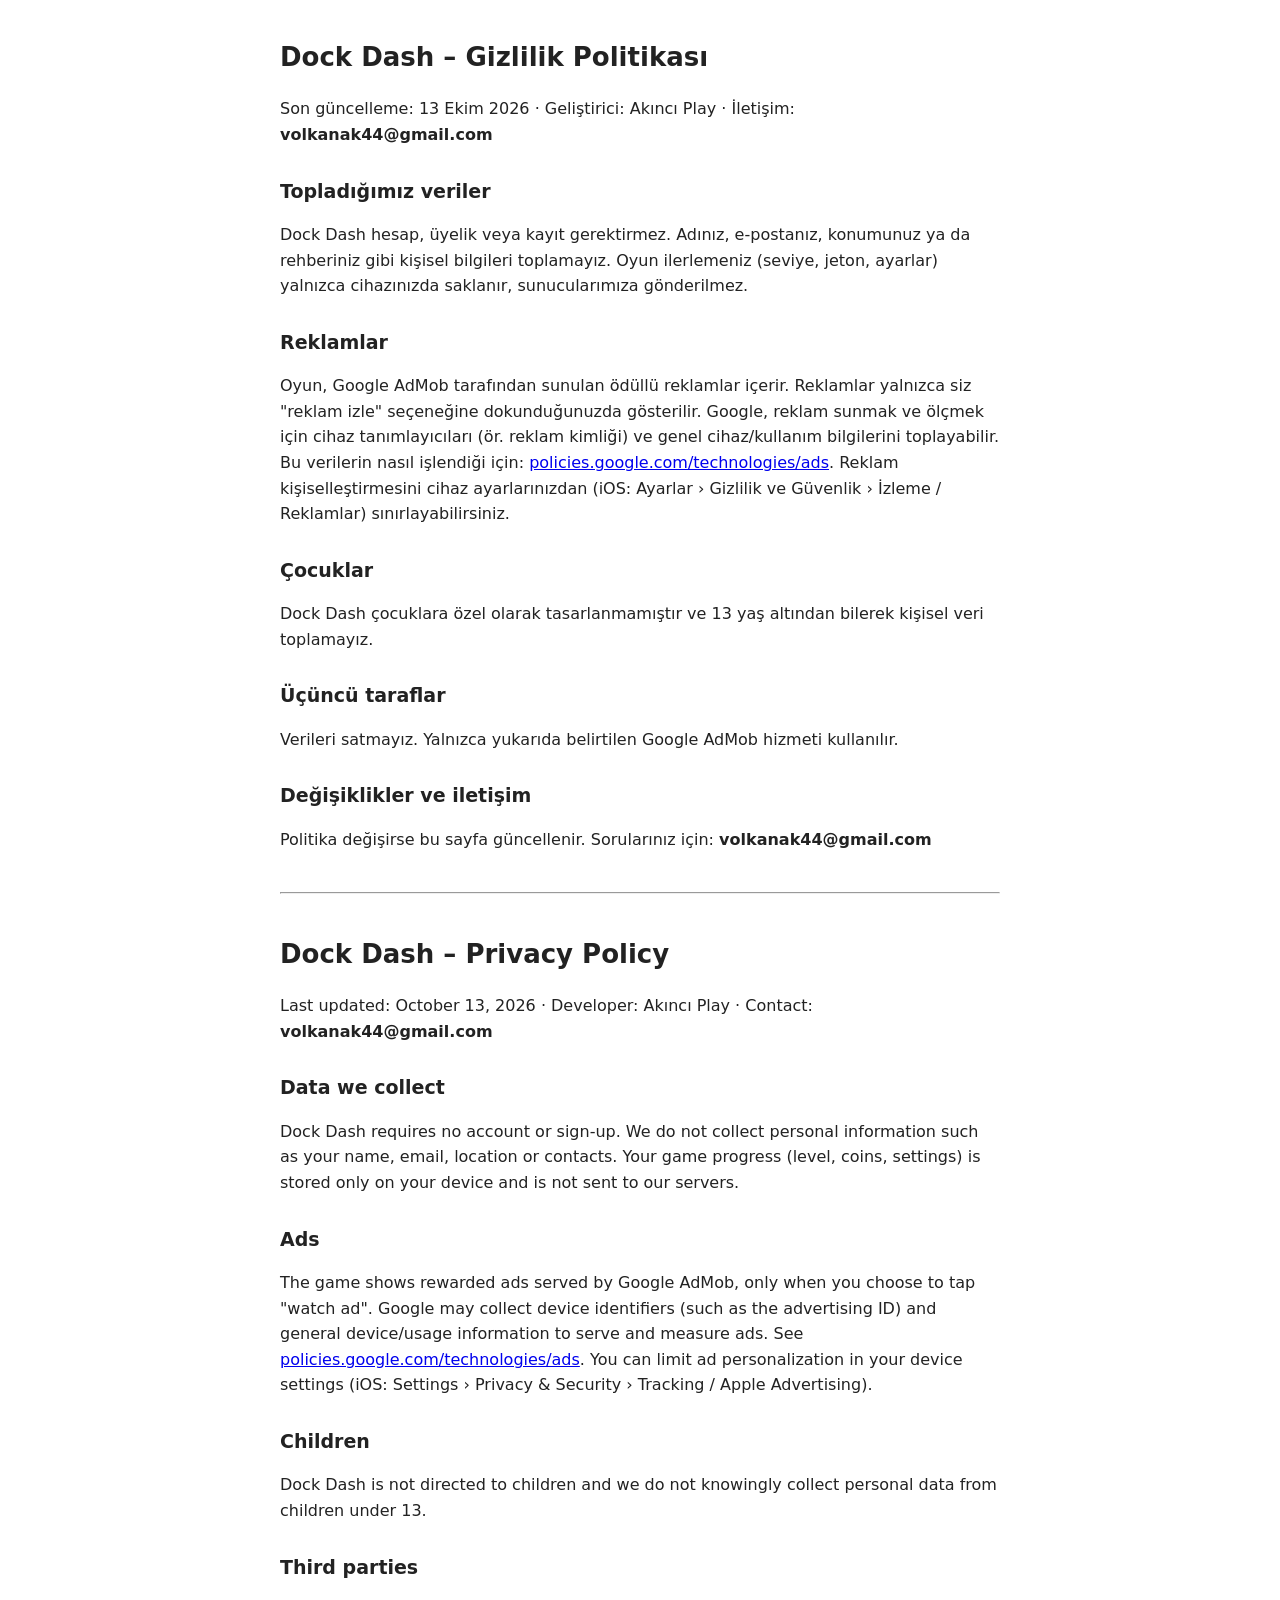
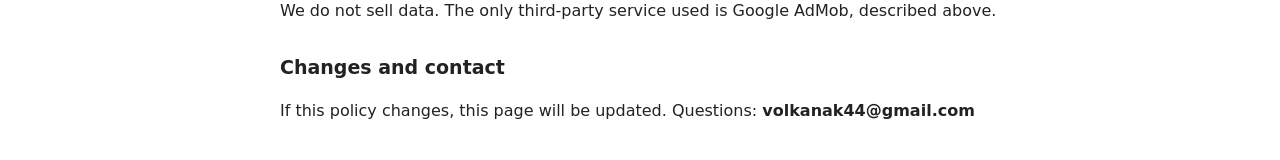
==== dockdash/index.html @ 8cca773d "Add files via upload" ====
<!doctype html><html lang="tr"><head><meta charset="utf-8"><meta name="viewport" content="width=device-width,initial-scale=1"><title>Dock Dash - Gizlilik Politikası / Privacy Policy</title>
<style>body{font:16px/1.6 system-ui,sans-serif;max-width:720px;margin:0 auto;padding:20px;color:#222}h1{font-size:26px}h2{font-size:19px;margin-top:28px}hr{margin:40px 0}</style></head><body>
<h1>Dock Dash – Gizlilik Politikası</h1>
<p>Son güncelleme: 13 Ekim 2026 · Geliştirici: Akıncı Play · İletişim: <b>volkanak44@gmail.com</b></p>
<h2>Topladığımız veriler</h2>
<p>Dock Dash hesap, üyelik veya kayıt gerektirmez. Adınız, e-postanız, konumunuz ya da rehberiniz gibi kişisel bilgileri toplamayız. Oyun ilerlemeniz (seviye, jeton, ayarlar) yalnızca cihazınızda saklanır, sunucularımıza gönderilmez.</p>
<h2>Reklamlar</h2>
<p>Oyun, Google AdMob tarafından sunulan ödüllü reklamlar içerir. Reklamlar yalnızca siz "reklam izle" seçeneğine dokunduğunuzda gösterilir. Google, reklam sunmak ve ölçmek için cihaz tanımlayıcıları (ör. reklam kimliği) ve genel cihaz/kullanım bilgilerini toplayabilir. Bu verilerin nasıl işlendiği için: <a href="https://policies.google.com/technologies/ads">policies.google.com/technologies/ads</a>. Reklam kişiselleştirmesini cihaz ayarlarınızdan (iOS: Ayarlar › Gizlilik ve Güvenlik › İzleme / Reklamlar) sınırlayabilirsiniz.</p>
<h2>Çocuklar</h2>
<p>Dock Dash çocuklara özel olarak tasarlanmamıştır ve 13 yaş altından bilerek kişisel veri toplamayız.</p>
<h2>Üçüncü taraflar</h2>
<p>Verileri satmayız. Yalnızca yukarıda belirtilen Google AdMob hizmeti kullanılır.</p>
<h2>Değişiklikler ve iletişim</h2>
<p>Politika değişirse bu sayfa güncellenir. Sorularınız için: <b>volkanak44@gmail.com</b></p>
<hr>
<h1>Dock Dash – Privacy Policy</h1>
<p>Last updated: October 13, 2026 · Developer: Akıncı Play · Contact: <b>volkanak44@gmail.com</b></p>
<h2>Data we collect</h2>
<p>Dock Dash requires no account or sign-up. We do not collect personal information such as your name, email, location or contacts. Your game progress (level, coins, settings) is stored only on your device and is not sent to our servers.</p>
<h2>Ads</h2>
<p>The game shows rewarded ads served by Google AdMob, only when you choose to tap "watch ad". Google may collect device identifiers (such as the advertising ID) and general device/usage information to serve and measure ads. See <a href="https://policies.google.com/technologies/ads">policies.google.com/technologies/ads</a>. You can limit ad personalization in your device settings (iOS: Settings › Privacy &amp; Security › Tracking / Apple Advertising).</p>
<h2>Children</h2>
<p>Dock Dash is not directed to children and we do not knowingly collect personal data from children under 13.</p>
<h2>Third parties</h2>
<p>We do not sell data. The only third-party service used is Google AdMob, described above.</p>
<h2>Changes and contact</h2>
<p>If this policy changes, this page will be updated. Questions: <b>volkanak44@gmail.com</b></p>
</body></html>
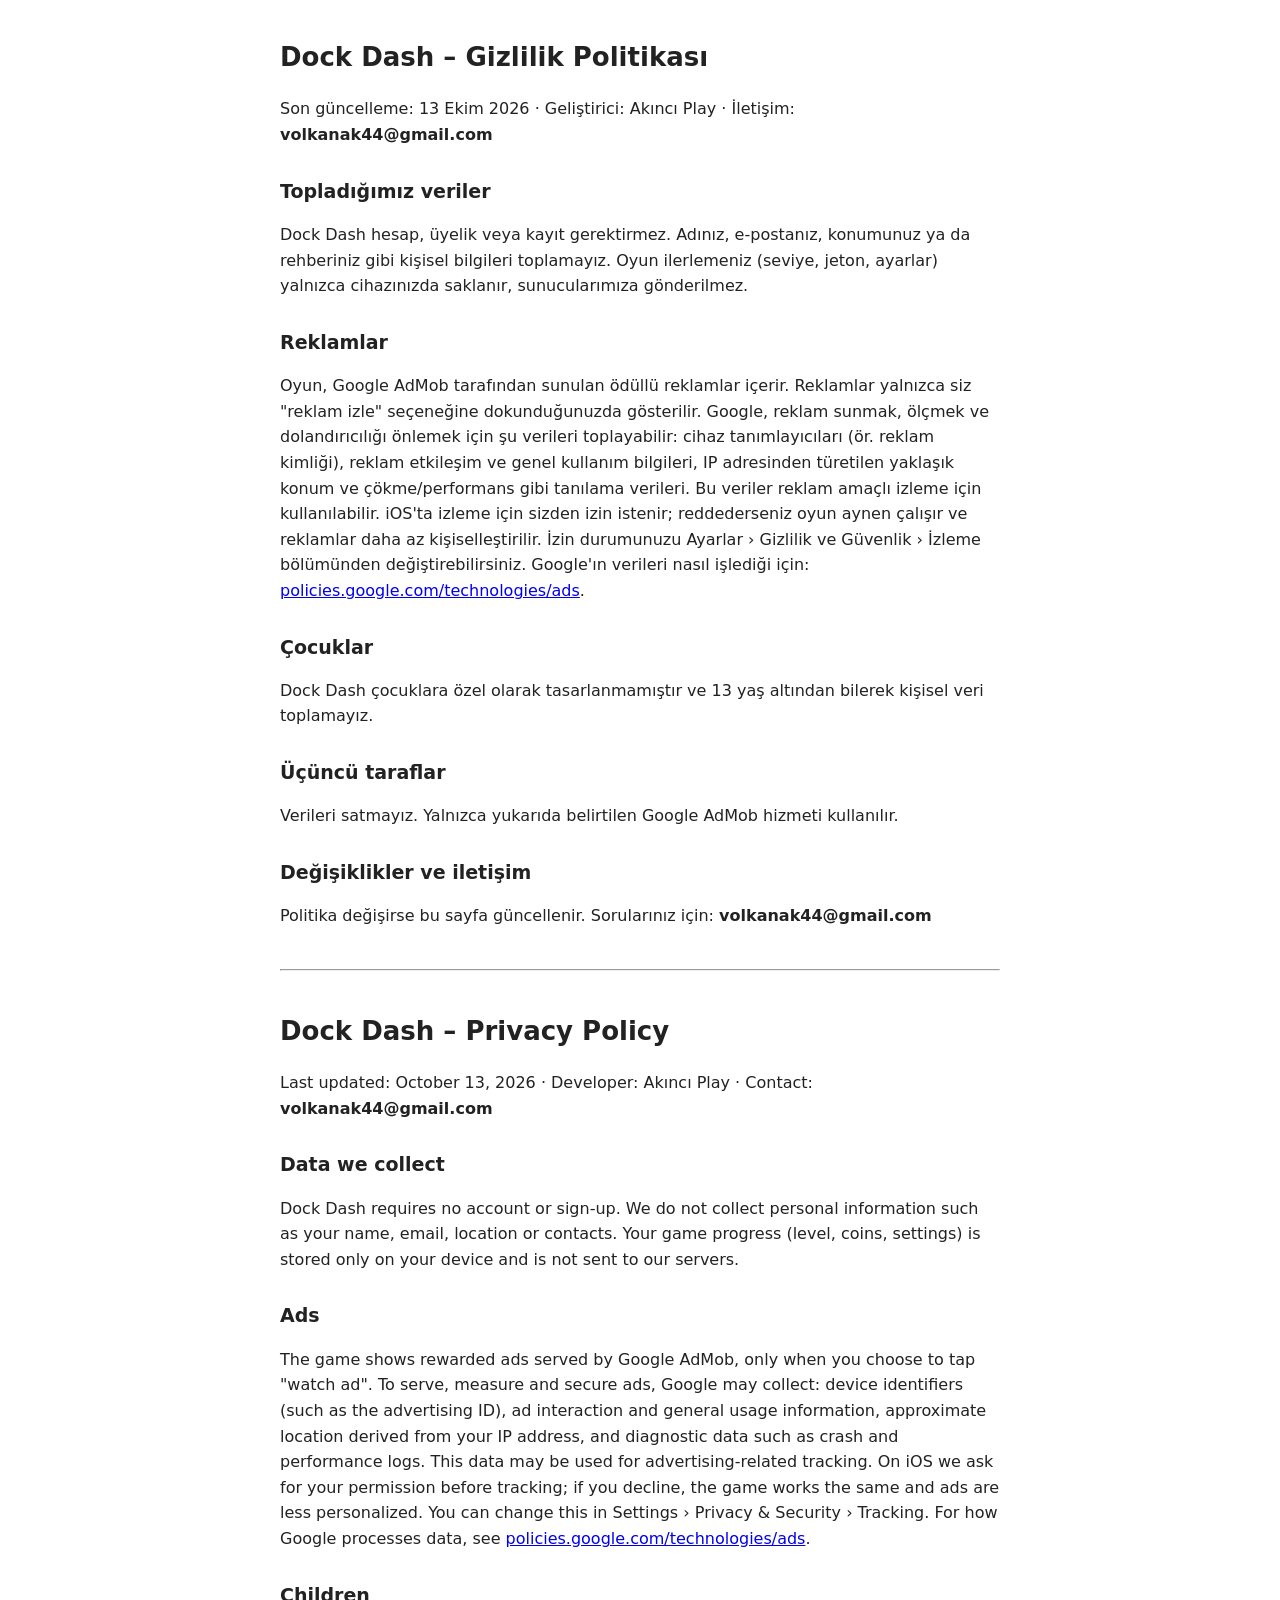
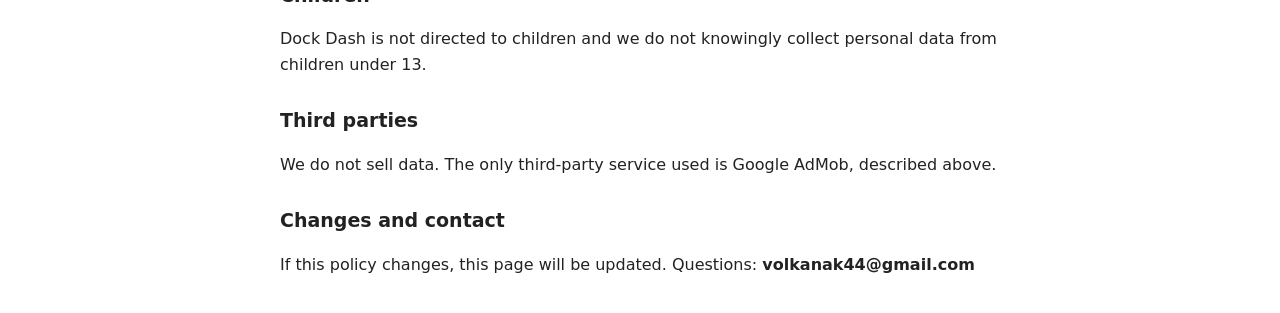
==== commit f9f12816: "Add files via upload" ====
--- a/dockdash/index.html
+++ b/dockdash/index.html
@@ -5,7 +5,7 @@
 <h2>Topladığımız veriler</h2>
 <p>Dock Dash hesap, üyelik veya kayıt gerektirmez. Adınız, e-postanız, konumunuz ya da rehberiniz gibi kişisel bilgileri toplamayız. Oyun ilerlemeniz (seviye, jeton, ayarlar) yalnızca cihazınızda saklanır, sunucularımıza gönderilmez.</p>
 <h2>Reklamlar</h2>
-<p>Oyun, Google AdMob tarafından sunulan ödüllü reklamlar içerir. Reklamlar yalnızca siz "reklam izle" seçeneğine dokunduğunuzda gösterilir. Google, reklam sunmak ve ölçmek için cihaz tanımlayıcıları (ör. reklam kimliği) ve genel cihaz/kullanım bilgilerini toplayabilir. Bu verilerin nasıl işlendiği için: <a href="https://policies.google.com/technologies/ads">policies.google.com/technologies/ads</a>. Reklam kişiselleştirmesini cihaz ayarlarınızdan (iOS: Ayarlar › Gizlilik ve Güvenlik › İzleme / Reklamlar) sınırlayabilirsiniz.</p>
+<p>Oyun, Google AdMob tarafından sunulan ödüllü reklamlar içerir. Reklamlar yalnızca siz "reklam izle" seçeneğine dokunduğunuzda gösterilir. Google, reklam sunmak, ölçmek ve dolandırıcılığı önlemek için şu verileri toplayabilir: cihaz tanımlayıcıları (ör. reklam kimliği), reklam etkileşim ve genel kullanım bilgileri, IP adresinden türetilen yaklaşık konum ve çökme/performans gibi tanılama verileri. Bu veriler reklam amaçlı izleme için kullanılabilir. iOS'ta izleme için sizden izin istenir; reddederseniz oyun aynen çalışır ve reklamlar daha az kişiselleştirilir. İzin durumunuzu Ayarlar › Gizlilik ve Güvenlik › İzleme bölümünden değiştirebilirsiniz. Google'ın verileri nasıl işlediği için: <a href="https://policies.google.com/technologies/ads">policies.google.com/technologies/ads</a>.</p>
 <h2>Çocuklar</h2>
 <p>Dock Dash çocuklara özel olarak tasarlanmamıştır ve 13 yaş altından bilerek kişisel veri toplamayız.</p>
 <h2>Üçüncü taraflar</h2>
@@ -18,7 +18,7 @@
 <h2>Data we collect</h2>
 <p>Dock Dash requires no account or sign-up. We do not collect personal information such as your name, email, location or contacts. Your game progress (level, coins, settings) is stored only on your device and is not sent to our servers.</p>
 <h2>Ads</h2>
-<p>The game shows rewarded ads served by Google AdMob, only when you choose to tap "watch ad". Google may collect device identifiers (such as the advertising ID) and general device/usage information to serve and measure ads. See <a href="https://policies.google.com/technologies/ads">policies.google.com/technologies/ads</a>. You can limit ad personalization in your device settings (iOS: Settings › Privacy &amp; Security › Tracking / Apple Advertising).</p>
+<p>The game shows rewarded ads served by Google AdMob, only when you choose to tap "watch ad". To serve, measure and secure ads, Google may collect: device identifiers (such as the advertising ID), ad interaction and general usage information, approximate location derived from your IP address, and diagnostic data such as crash and performance logs. This data may be used for advertising-related tracking. On iOS we ask for your permission before tracking; if you decline, the game works the same and ads are less personalized. You can change this in Settings › Privacy &amp; Security › Tracking. For how Google processes data, see <a href="https://policies.google.com/technologies/ads">policies.google.com/technologies/ads</a>.</p>
 <h2>Children</h2>
 <p>Dock Dash is not directed to children and we do not knowingly collect personal data from children under 13.</p>
 <h2>Third parties</h2>
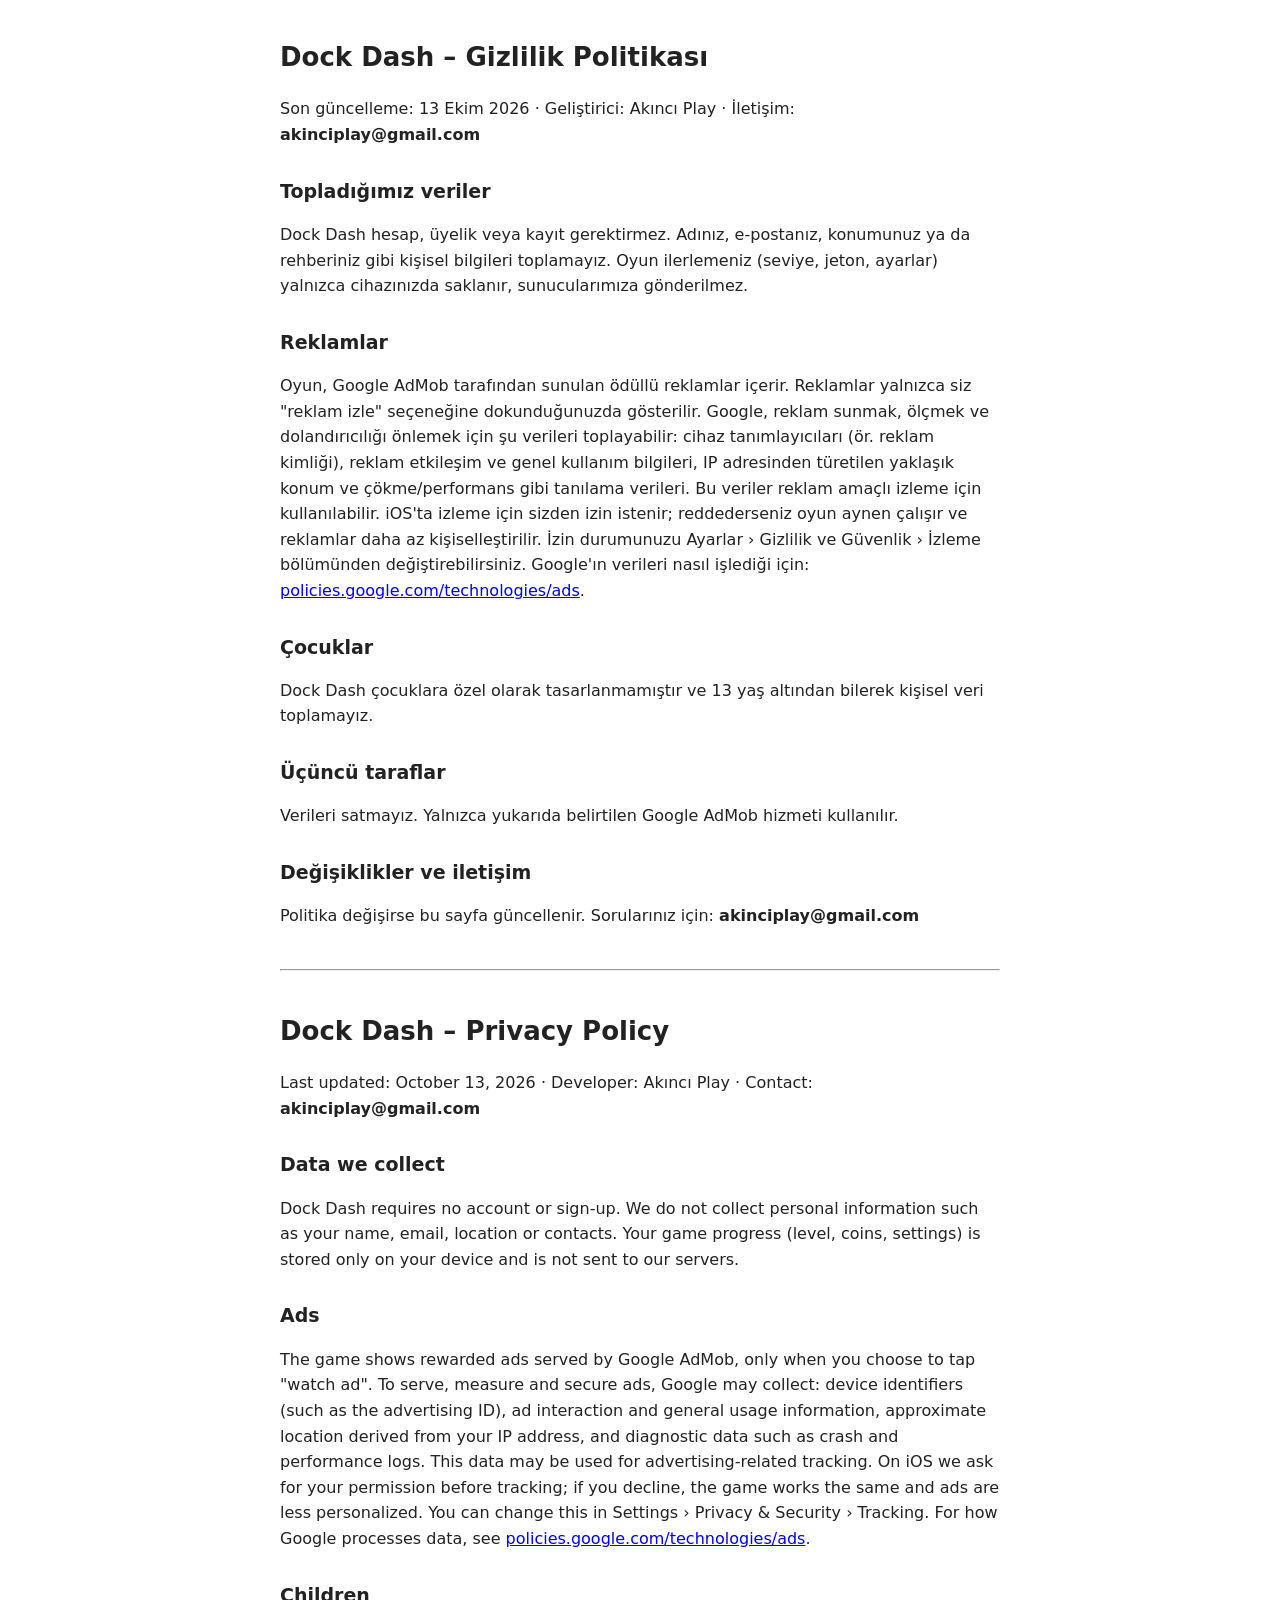
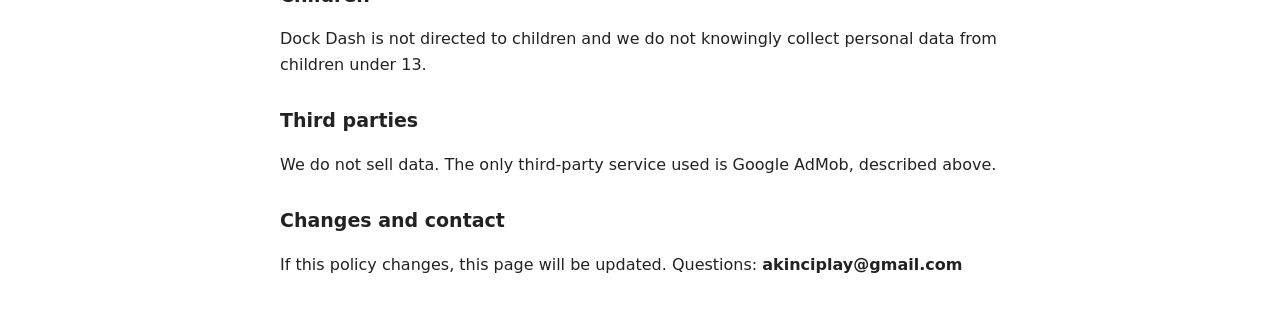
==== commit 09d2ce71: "Add files via upload" ====
--- a/dockdash/index.html
+++ b/dockdash/index.html
@@ -1,7 +1,7 @@
 <!doctype html><html lang="tr"><head><meta charset="utf-8"><meta name="viewport" content="width=device-width,initial-scale=1"><title>Dock Dash - Gizlilik Politikası / Privacy Policy</title>
 <style>body{font:16px/1.6 system-ui,sans-serif;max-width:720px;margin:0 auto;padding:20px;color:#222}h1{font-size:26px}h2{font-size:19px;margin-top:28px}hr{margin:40px 0}</style></head><body>
 <h1>Dock Dash – Gizlilik Politikası</h1>
-<p>Son güncelleme: 13 Ekim 2026 · Geliştirici: Akıncı Play · İletişim: <b>volkanak44@gmail.com</b></p>
+<p>Son güncelleme: 13 Ekim 2026 · Geliştirici: Akıncı Play · İletişim: <b>akinciplay@gmail.com</b></p>
 <h2>Topladığımız veriler</h2>
 <p>Dock Dash hesap, üyelik veya kayıt gerektirmez. Adınız, e-postanız, konumunuz ya da rehberiniz gibi kişisel bilgileri toplamayız. Oyun ilerlemeniz (seviye, jeton, ayarlar) yalnızca cihazınızda saklanır, sunucularımıza gönderilmez.</p>
 <h2>Reklamlar</h2>
@@ -11,10 +11,10 @@
 <h2>Üçüncü taraflar</h2>
 <p>Verileri satmayız. Yalnızca yukarıda belirtilen Google AdMob hizmeti kullanılır.</p>
 <h2>Değişiklikler ve iletişim</h2>
-<p>Politika değişirse bu sayfa güncellenir. Sorularınız için: <b>volkanak44@gmail.com</b></p>
+<p>Politika değişirse bu sayfa güncellenir. Sorularınız için: <b>akinciplay@gmail.com</b></p>
 <hr>
 <h1>Dock Dash – Privacy Policy</h1>
-<p>Last updated: October 13, 2026 · Developer: Akıncı Play · Contact: <b>volkanak44@gmail.com</b></p>
+<p>Last updated: October 13, 2026 · Developer: Akıncı Play · Contact: <b>akinciplay@gmail.com</b></p>
 <h2>Data we collect</h2>
 <p>Dock Dash requires no account or sign-up. We do not collect personal information such as your name, email, location or contacts. Your game progress (level, coins, settings) is stored only on your device and is not sent to our servers.</p>
 <h2>Ads</h2>
@@ -24,5 +24,5 @@
 <h2>Third parties</h2>
 <p>We do not sell data. The only third-party service used is Google AdMob, described above.</p>
 <h2>Changes and contact</h2>
-<p>If this policy changes, this page will be updated. Questions: <b>volkanak44@gmail.com</b></p>
+<p>If this policy changes, this page will be updated. Questions: <b>akinciplay@gmail.com</b></p>
 </body></html>
